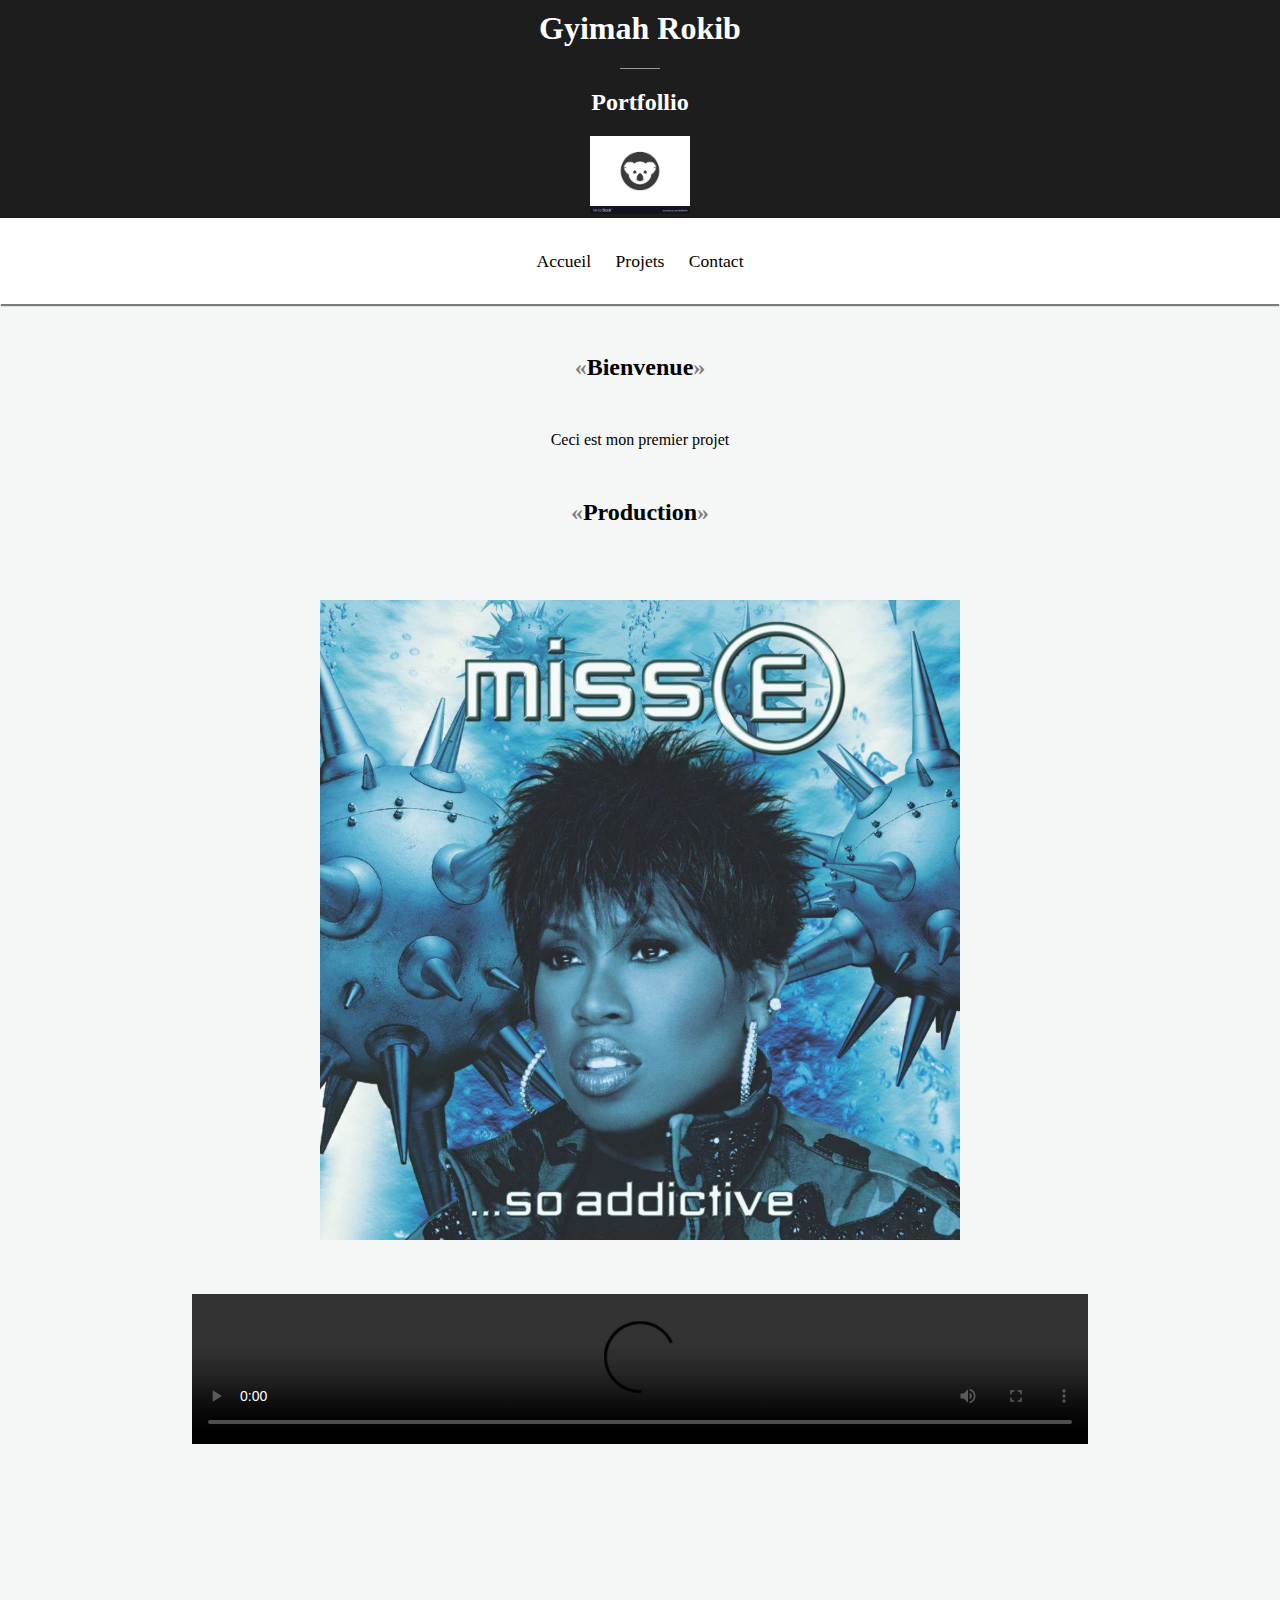
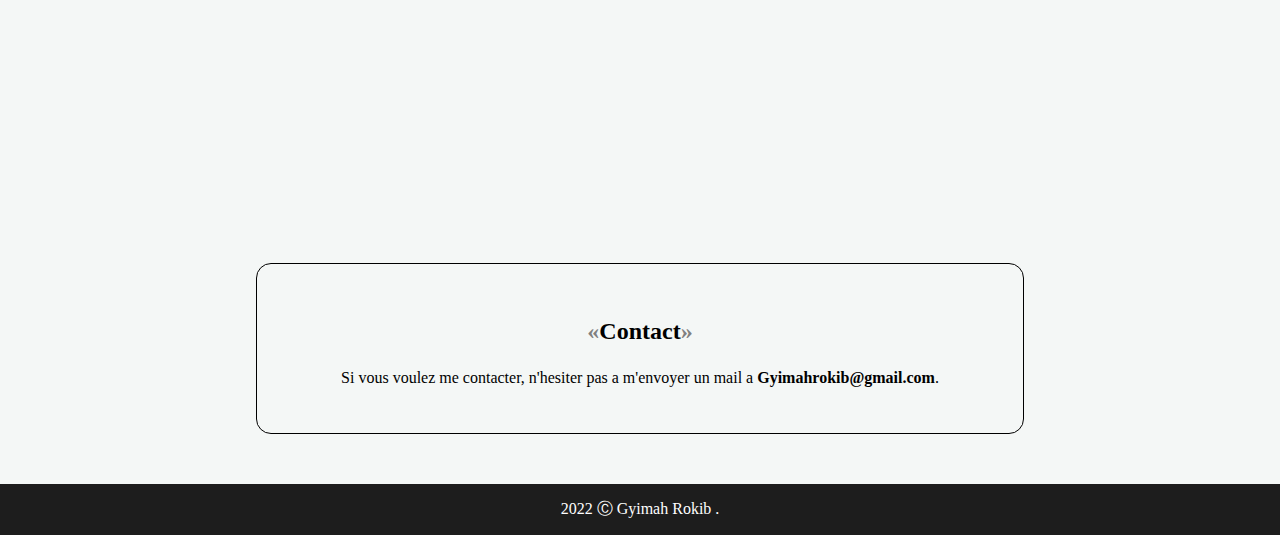
==== index.html @ 079f5228 "Add files via upload" ====
<!DOCTYPE html>
<html lang="en">
<head>
    <meta charset="UTF-8">
    <meta http-equiv="X-UA-Compatible" content="IE=edge">
    <meta name="viewport" content="width=device-width, initial-scale=1.0">
    <title>Project</title>
    <link rel="stylesheet" href="style.css">
</head>
<body>
    <header>
        <h1>Gyimah Rokib</h1>
        <span class="separator"></span>
        <h2>Portfollio</h2>
        <img src="image/koala-logo-vector-31567870.jpg" alt="" srcset=""> 
    </header> 
    <nav>
        <ul>
            <a href="index2.html"><li>Accueil</li></a>
            <a href="#"><li>Projets</li></a>
            <a href="#paracont"><li>Contact</li></a>
        </ul>
    </nav>
    <section>
        <h3>Bienvenue</h3>
    </section>
    <section>
        <p>Ceci est mon premier projet</p>
    </section>
    <section id="picture-project">
        <h3>Production</h3>
        <img src="image/5c62f70b61027.jpg" alt="Mon premier projet">
        <video controls width="70%" src="video/Missy Elliott feat MC Solaar 'All in my grill' european edit.mp4">
            Votre navigateur ne supporte pas cette vidéo.
        </video>
        <section style="max-width: 90%; display:flex; margin:0 5%; height: ;">
            <iframe style="margin-bottom:50px;" width="560" height="315" src="https://www.youtube.com/embed/bWEG5pPknkU"
            title="YouTube video player" frameborder="0" allow="accelerometer; autoplay;
             clipboard-write; encrypted-media; gyroscope; picture-in-picture" allowfullscreen></iframe>
        </section>

    </section>
    <section id="paracont">
        <h3>Contact</h3>
        <p >
            Si vous voulez me contacter, n'hesiter pas a m'envoyer un mail 
            a <a href="mailto:gyimahrokib@gmail.com"><b>Gyimahrokib@gmail.com</b></a>.
        </p>
    </section>
    <footer>
        <span>    
            2022 Ⓒ Gyimah Rokib .
        </span>
    </footer>
    
</body>
</html>
---- style.css ----
body{
    background-color: #f4f7f6;
    margin: 0px;
    padding: 0px;
}
*{
    box-sizing: border-box;
}

header{
    text-align: center;
    background-color: #1d1d1d;
    color: white;
}
h1{
    margin-top:0;
    padding-top: 10px;
}

h2{
    font-size: 1.5em;
}
header img{
    width: 100px;
}

nav{
    text-align: center;
    background-color: white;
    box-shadow: 0px 3px 1px -1px rgba(0, 0, 0 , 0.5);
    font-size: 1.1em;
    padding: 15px;
}
ul{
    padding: 0;
}
li{
    display: inline;
    list-style-type: none;
    margin: 10px;
}
a{
    text-decoration: none;
    color: black;
}
nav a:hover{
    font-weight: bold;
}

h3::before{
    content: "«";
    color: gray;
}
h3::after{
    content: "»";
    color: gray;
}
h3{
    font-size: 1.5em;
}

section{
    text-align: center;
    margin-top: 50px;
}

footer{
    background-color: #1d1d1d;
    color: white;
    text-align: center;
    padding: 15px;
}


.separator{
    width: 40px;
    height: 1px;
    margin: 15px auto;
    display: block;
    background-color: #999999;
}
.projet{
    width: 400px;
    margin: 30px;
    display: inline-block;
    background-color: white;
    padding-bottom: 15px;
    border: 0px black solid;
    border-radius: 10px;
    overflow: hidden;
    box-shadow: 0 3px 6px rgba(0,0,0,0.16), 0 3px 6px rgba(0,0,0,0.23);
}

.projet:hover{
    box-shadow: 0 19px 38px rgba(0,0,0,0.30), 0 15px 12px rgba(0,0,0,0.22);
    transition: 0.8s;
}
.projet img{
    min-width: 400px;
    height: 266px;
    margin-bottom: 15px;


}
/*.picture{
    overflow: hidden;
}*/

.picture .date-project{
    font-size: 0.7em;
}
.picture span{
    text-transform: uppercase;
    display: block;
}


#paracont{
    border: 1px black solid;
    border-radius: 15px;
    padding: 30px;
    margin: 0 20% 50px 20%;
}
#paracont p{
    word-wrap: break-word;
}
#projet{
    display: flex;
    flex-wrap: wrap;
}

#picture-project img{
    width: 50%;
    margin: 50px;
}

#picture-project video{
    margin-bottom: 50px;
}
/*
@media all and (max-width: 1000px){
    .projet{width: 90%; margin: 15px auto;}
    .projet img{width: 100%; min-width: auto; height:auto}
}
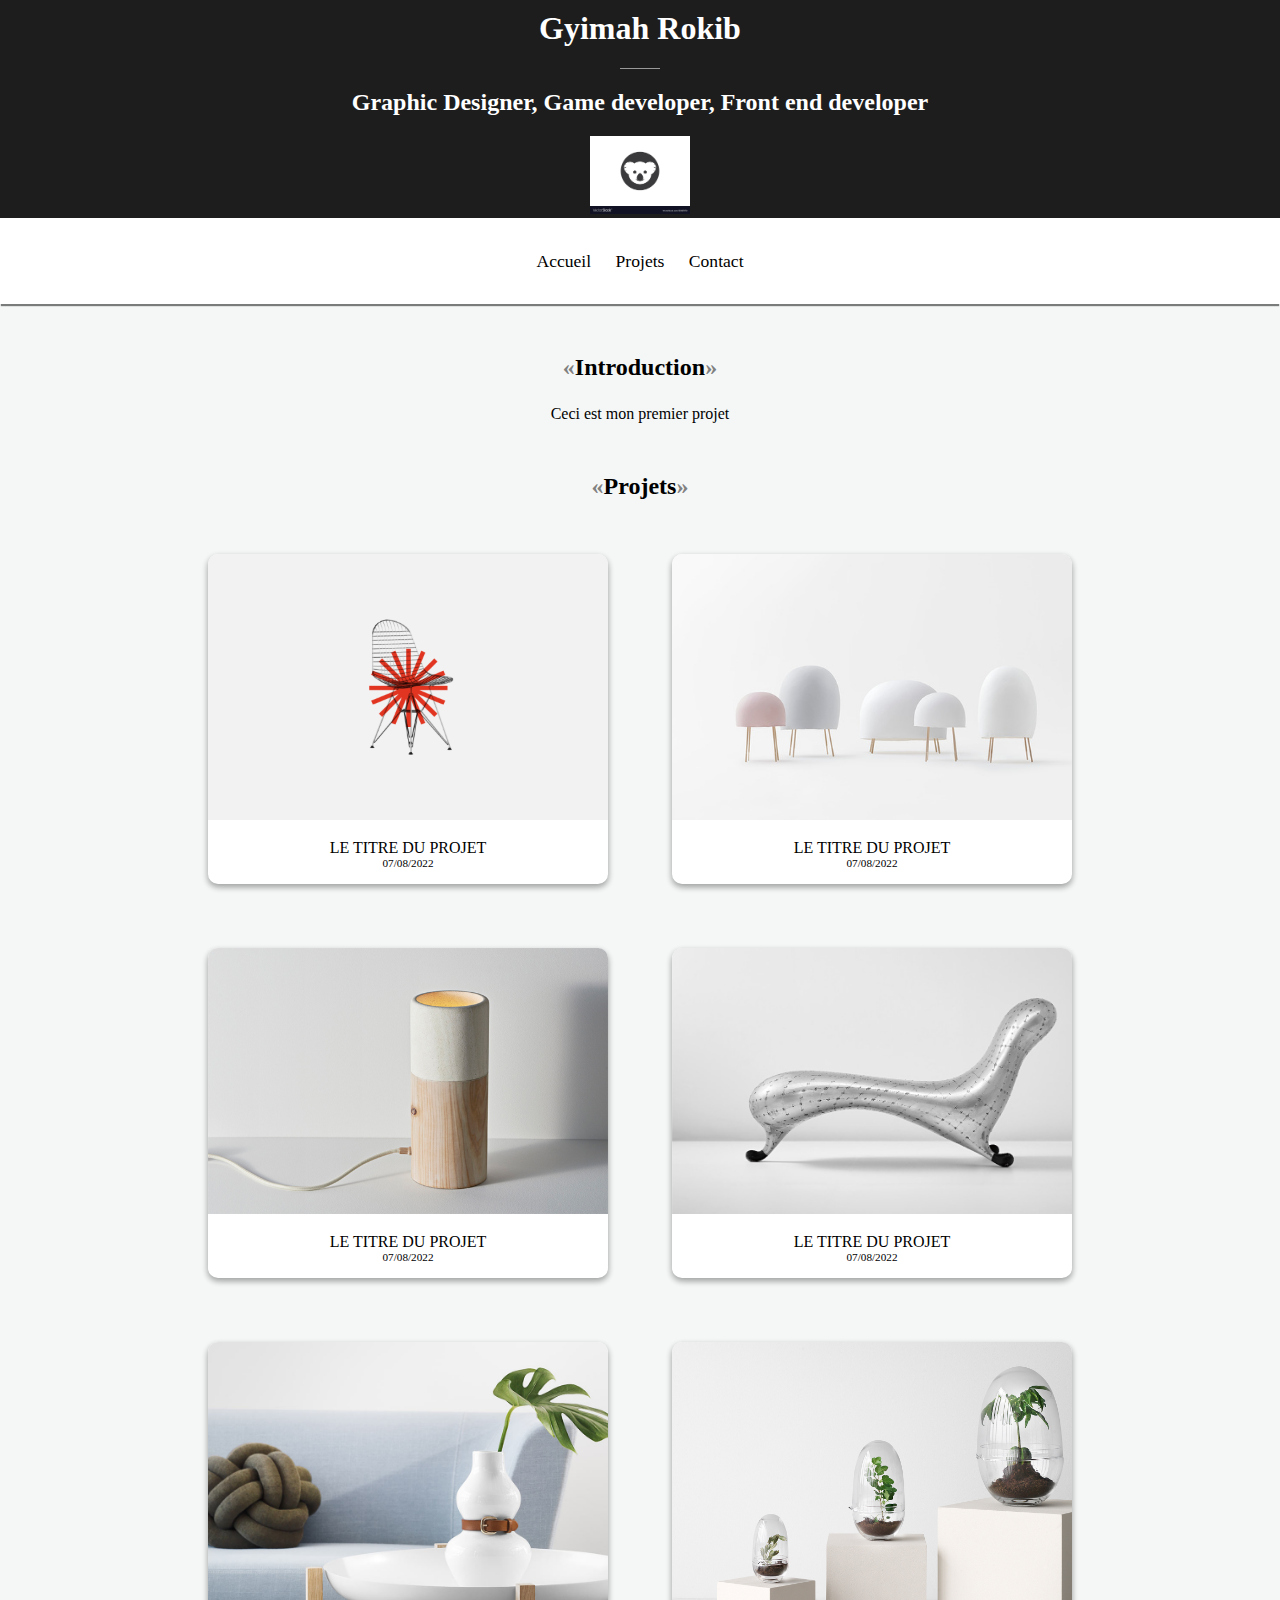
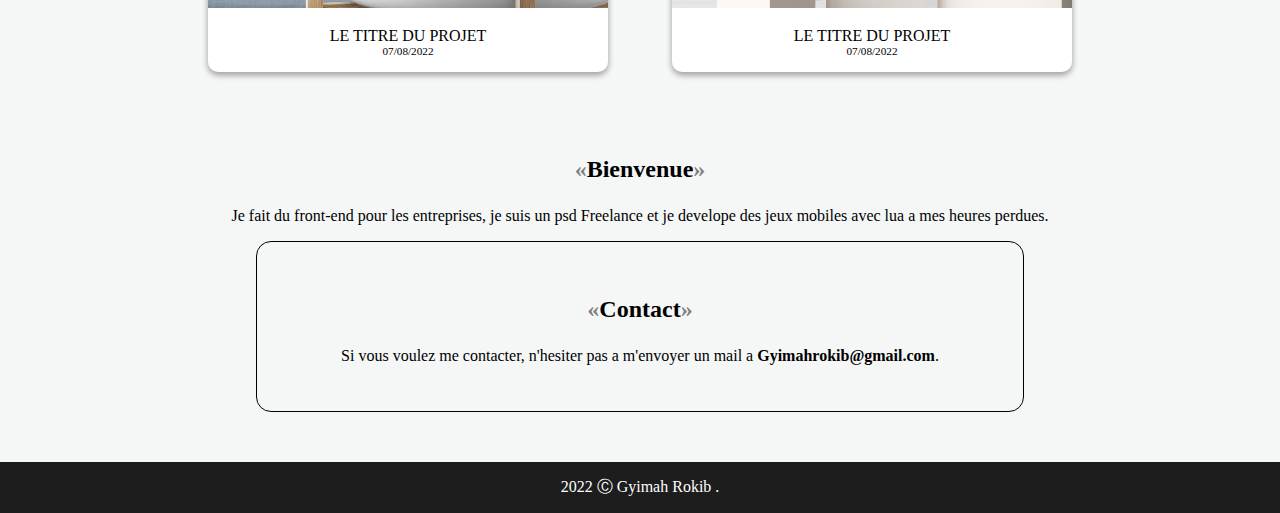
==== commit 7be6d643: "Rename index2.html to index.html" ====
--- a/index.html
+++ b/index.html
@@ -11,38 +11,105 @@
     <header>
         <h1>Gyimah Rokib</h1>
         <span class="separator"></span>
-        <h2>Portfollio</h2>
+        <h2>
+            Graphic Designer, Game developer, Front end developer
+        </h2>
         <img src="image/koala-logo-vector-31567870.jpg" alt="" srcset=""> 
-    </header> 
+    </header>
     <nav>
         <ul>
-            <a href="index2.html"><li>Accueil</li></a>
+            <a href="#"><li>Accueil</li></a>
             <a href="#"><li>Projets</li></a>
             <a href="#paracont"><li>Contact</li></a>
         </ul>
     </nav>
     <section>
-        <h3>Bienvenue</h3>
+        <h3 title="ol.">Introduction</h3>
+        <span>Ceci est mon premier projet</span>
     </section>
     <section>
-        <p>Ceci est mon premier projet</p>
+        <h3>Projets</h3>
+        <div id="projets">
+
+            <!--Projet 1-->
+            <div class="projet">
+                <a href="index.html">
+                    <div class="picture">
+                        <img src="image/illustration_1.png" alt="Mon premier projet">
+                        <span>Le titre du projet</span>
+                        <span class="date-project">07/08/2022</span>
+                    </div>
+                </a>
+            </div>
+
+            <!--Projet 2-->
+            <div class="projet">
+                <a href="index.html">
+                    <div class="picture">
+                        <img src="image/illustration_2.jpg" alt="Mon premier projet">
+                        <span>Le titre du projet</span>
+                        <span class="date-project">07/08/2022</span>
+                    </div>
+                </a>
+            </div>
+
+            <!--Projet 3-->
+            <div class="projet">   
+                <a href="index.html">
+                    <div class="picture">
+                        <img src="image/illustration_3.jpg" alt="Mon premier projet">
+                        <span>Le titre du projet</span>
+                        <span class="date-project">07/08/2022</span>
+                    </div>
+                </a>
+            </div>
+
+            <!--Pojet 4-->
+            <div class="projet">
+                <a href="index.html">
+                    <div class="picture">
+                        <img src="image/illustration_4.jpg" alt="Mon premier projet">
+                        <span>Le titre du projet</span>
+                        <span class="date-project">07/08/2022</span>
+                    </div>
+                </a>
+            </div>
+
+            <!--Pojet 5-->
+            <div class="projet">
+                <a href="index.html">
+                    <div class="picture">
+                        <img src="image/illustration_5.jpg" alt="Mon premier projet">
+                        <span>Le titre du projet</span>
+                        <span class="date-project">07/08/2022</span>
+                    </div>
+                </a>
+            </div>
+
+            <!--Projet 5-->
+            <div class="projet">
+                <a href="index.html">
+                    <div class="picture">
+                        <img src="image/illustration_6.jpg" alt="Mon premier projet">
+                        <span>Le titre du projet</span>
+                        <span class="date-project">07/08/2022</span>
+                    </div>
+                </a>
+            </div>
+
+        </div>
     </section>
-    <section id="picture-project">
-        <h3>Production</h3>
-        <img src="image/5c62f70b61027.jpg" alt="Mon premier projet">
-        <video controls width="70%" src="video/Missy Elliott feat MC Solaar 'All in my grill' european edit.mp4">
-            Votre navigateur ne supporte pas cette vidéo.
-        </video>
-        <section style="max-width: 90%; display:flex; margin:0 5%; height: ;">
-            <iframe style="margin-bottom:50px;" width="560" height="315" src="https://www.youtube.com/embed/bWEG5pPknkU"
-            title="YouTube video player" frameborder="0" allow="accelerometer; autoplay;
-             clipboard-write; encrypted-media; gyroscope; picture-in-picture" allowfullscreen></iframe>
-        </section>
-
+    <section>
+        <h3>Bienvenue</h3>
+        <p>
+            Je fait du front-end pour les entreprises, je suis 
+            un psd Freelance et je develope des jeux mobiles 
+            avec lua a mes heures perdues. 
+        </p>
     </section>
     <section id="paracont">
         <h3>Contact</h3>
-        <p >
+        <p>
             Si vous voulez me contacter, n'hesiter pas a m'envoyer un mail 
             a <a href="mailto:gyimahrokib@gmail.com"><b>Gyimahrokib@gmail.com</b></a>.
         </p>
@@ -52,6 +119,5 @@
             2022 Ⓒ Gyimah Rokib .
         </span>
     </footer>
-    
 </body>
-</html>+</html>
